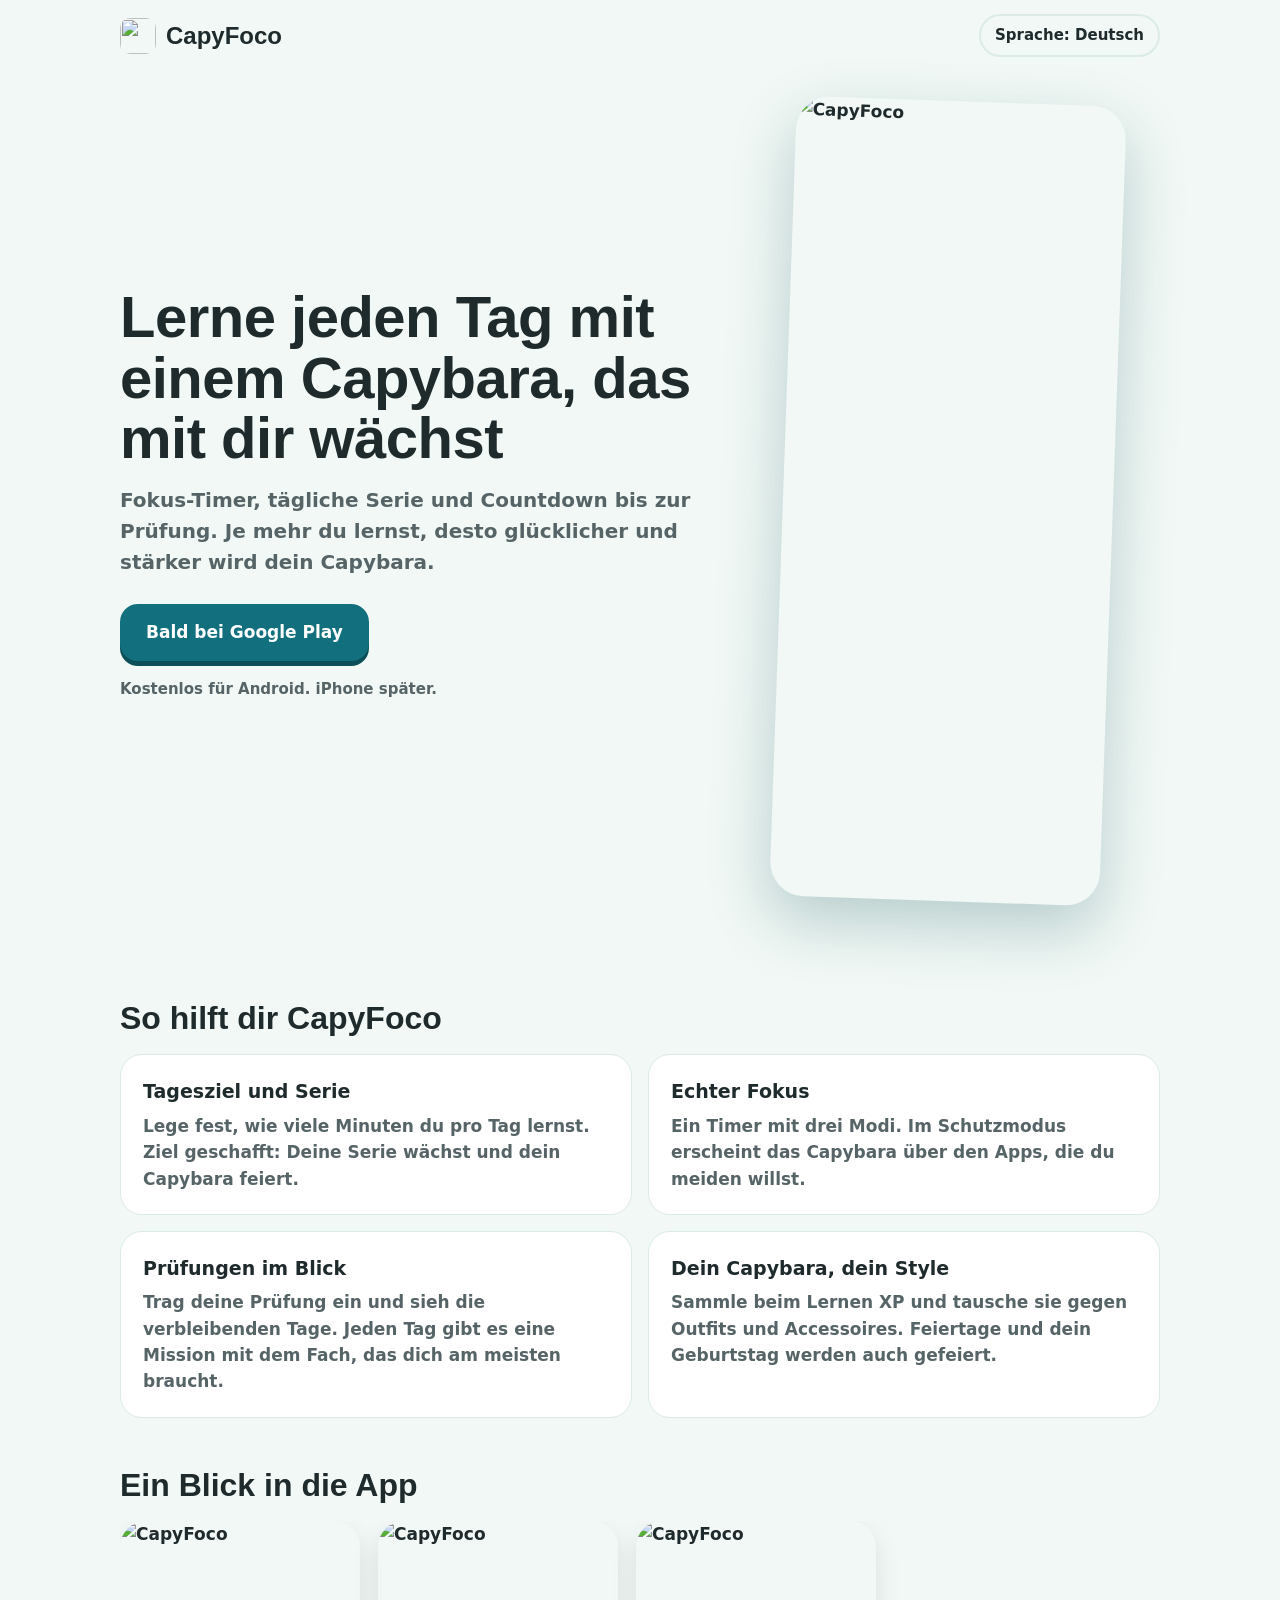
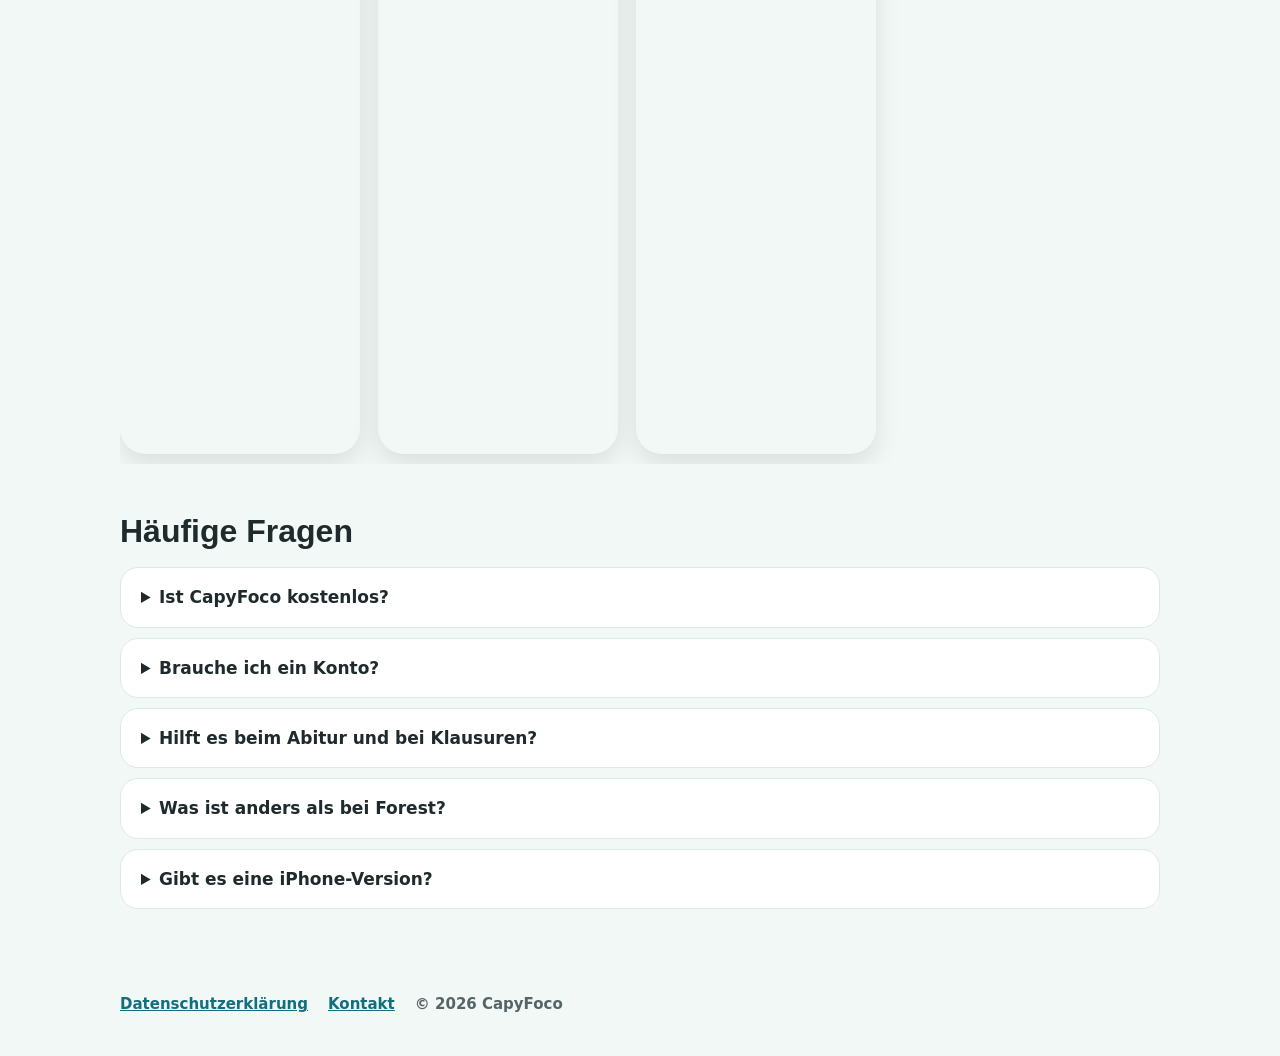
==== de.html @ fee79276 "Add files via upload" ====
<!doctype html>
<html lang="de">
<head>
  <meta charset="utf-8">
  <meta name="viewport" content="width=device-width, initial-scale=1">
  <title>CapyFoco: Lern-App mit virtuellem Capybara</title>
  <meta name="description" content="Lerne jeden Tag mit einem Capybara, das mit dir wächst. Fokus-Timer, Lernserie, Countdown bis zur Prüfung und ein Modus, der ablenkende Apps pausiert. Kostenlos für Android.">
  <link rel="canonical" href="https://samdemendes21.github.io/capyfoco/de.html">
  <link rel="alternate" hreflang="pt-BR" href="https://samdemendes21.github.io/capyfoco/">
  <link rel="alternate" hreflang="en" href="https://samdemendes21.github.io/capyfoco/en.html">
  <link rel="alternate" hreflang="es" href="https://samdemendes21.github.io/capyfoco/es.html">
  <link rel="alternate" hreflang="fr" href="https://samdemendes21.github.io/capyfoco/fr.html">
  <link rel="alternate" hreflang="ja" href="https://samdemendes21.github.io/capyfoco/ja.html">
  <link rel="alternate" hreflang="de" href="https://samdemendes21.github.io/capyfoco/de.html">
  <link rel="alternate" hreflang="ko" href="https://samdemendes21.github.io/capyfoco/ko.html">
  <link rel="alternate" hreflang="zh-TW" href="https://samdemendes21.github.io/capyfoco/zh.html">
  <link rel="alternate" hreflang="it" href="https://samdemendes21.github.io/capyfoco/it.html">
  <link rel="alternate" hreflang="nl" href="https://samdemendes21.github.io/capyfoco/nl.html">
  <link rel="alternate" hreflang="id" href="https://samdemendes21.github.io/capyfoco/id.html">
  <link rel="alternate" hreflang="tr" href="https://samdemendes21.github.io/capyfoco/tr.html">
  <link rel="alternate" hreflang="vi" href="https://samdemendes21.github.io/capyfoco/vi.html">
  <link rel="alternate" hreflang="x-default" href="https://samdemendes21.github.io/capyfoco/en.html">
  <link rel="icon" href="favicon.png">
  <meta property="og:type" content="website">
  <meta property="og:title" content="CapyFoco: Lern-App mit virtuellem Capybara">
  <meta property="og:description" content="Lerne jeden Tag mit einem Capybara, das mit dir wächst. Fokus-Timer, Lernserie, Countdown bis zur Prüfung und ein Modus, der ablenkende Apps pausiert. Kostenlos für Android.">
  <meta property="og:image" content="https://samdemendes21.github.io/capyfoco/img/de-destaque.jpg">
  <meta property="og:url" content="https://samdemendes21.github.io/capyfoco/de.html">
  <meta name="twitter:card" content="summary_large_image">
  <meta name="theme-color" content="#126F7E">
  <link rel="stylesheet" href="style.css">
  <script type="application/ld+json">[{"@context":"https://schema.org","@type":"MobileApplication","name":"CapyFoco","operatingSystem":"Android","applicationCategory":"EducationalApplication","description":"Lerne jeden Tag mit einem Capybara, das mit dir wächst. Fokus-Timer, Lernserie, Countdown bis zur Prüfung und ein Modus, der ablenkende Apps pausiert. Kostenlos für Android.","url":"https://samdemendes21.github.io/capyfoco/de.html","inLanguage":"de","image":"https://samdemendes21.github.io/capyfoco/img/de-destaque.jpg","offers":{"@type":"Offer","price":"0","priceCurrency":"USD"},"author":{"@type":"Person","name":"Samuel Mendes"},"installUrl":"https://play.google.com/store/apps/details?id=br.app.capyfoco"},{"@context":"https://schema.org","@type":"FAQPage","mainEntity":[{"@type":"Question","name":"Ist CapyFoco kostenlos?","acceptedAnswer":{"@type":"Answer","text":"Ja. Die App ist kostenlos mit Werbung. Premium (optional) entfernt die Werbung und schaltet den Schutzmodus, stumme Benachrichtigungen beim Lernen und 3 Serien-Schilde pro Monat frei."}},{"@type":"Question","name":"Brauche ich ein Konto?","acceptedAnswer":{"@type":"Answer","text":"Nein. Deine Daten bleiben auf deinem Handy. Wenn du willst, kannst du sie mit deinem eigenen Google Drive synchronisieren."}},{"@type":"Question","name":"Hilft es beim Abitur und bei Klausuren?","acceptedAnswer":{"@type":"Answer","text":"Ja. Trag das Prüfungsdatum ein, verfolge den Countdown und bekomme Erinnerungen 7, 3 und 1 Tag vorher."}},{"@type":"Question","name":"Was ist anders als bei Forest?","acceptedAnswer":{"@type":"Answer","text":"Bei Forest pflanzt du Bäume. Bei CapyFoco kümmerst du dich um ein Capybara, das mit deinem Lernen wächst, mit Tagesserie, Zielen und Prüfungs-Countdown in einer App."}},{"@type":"Question","name":"Gibt es eine iPhone-Version?","acceptedAnswer":{"@type":"Answer","text":"Im Moment nur Android. Eine iPhone-Version ist geplant."}}]}]</script>
</head>
<body>
  <header class="top">
    <a class="brand" href="de.html"><img src="img/icon-192.png" alt="" width="36" height="36">CapyFoco</a>
    <details class="lang"><summary>Sprache: Deutsch</summary><nav><a href="" hreflang="pt-BR" lang="pt-BR">Português</a><a href="en.html" hreflang="en" lang="en">English</a><a href="es.html" hreflang="es" lang="es">Español</a><a href="fr.html" hreflang="fr" lang="fr">Français</a><a href="ja.html" hreflang="ja" lang="ja">日本語</a><a href="de.html" aria-current="page" hreflang="de" lang="de">Deutsch</a><a href="ko.html" hreflang="ko" lang="ko">한국어</a><a href="zh.html" hreflang="zh-TW" lang="zh-TW">繁體中文</a><a href="it.html" hreflang="it" lang="it">Italiano</a><a href="nl.html" hreflang="nl" lang="nl">Nederlands</a><a href="id.html" hreflang="id" lang="id">Bahasa Indonesia</a><a href="tr.html" hreflang="tr" lang="tr">Türkçe</a><a href="vi.html" hreflang="vi" lang="vi">Tiếng Việt</a></nav></details>
  </header>
  <main>
    <section class="hero">
      <div class="hero-text">
        <h1>Lerne jeden Tag mit einem Capybara, das mit dir wächst</h1>
        <p class="sub">Fokus-Timer, tägliche Serie und Countdown bis zur Prüfung. Je mehr du lernst, desto glücklicher und stärker wird dein Capybara.</p>
        <p class="cta"><span class="btn" aria-disabled="true">Bald bei Google Play</span></p>
        <p class="note">Kostenlos für Android. iPhone später.</p>
      </div>
      <img class="hero-img" src="img/de-1hoje.jpg" alt="CapyFoco" width="360" height="800">
    </section>
    <section>
      <h2>So hilft dir CapyFoco</h2>
      <div class="features"><article><h3>Tagesziel und Serie</h3><p>Lege fest, wie viele Minuten du pro Tag lernst. Ziel geschafft: Deine Serie wächst und dein Capybara feiert.</p></article><article><h3>Echter Fokus</h3><p>Ein Timer mit drei Modi. Im Schutzmodus erscheint das Capybara über den Apps, die du meiden willst.</p></article><article><h3>Prüfungen im Blick</h3><p>Trag deine Prüfung ein und sieh die verbleibenden Tage. Jeden Tag gibt es eine Mission mit dem Fach, das dich am meisten braucht.</p></article><article><h3>Dein Capybara, dein Style</h3><p>Sammle beim Lernen XP und tausche sie gegen Outfits und Accessoires. Feiertage und dein Geburtstag werden auch gefeiert.</p></article></div>
    </section>
    <section>
      <h2>Ein Blick in die App</h2>
      <div class="shots"><img src="img/de-3foco.jpg" alt="CapyFoco" width="360" height="800" loading="lazy"><img src="img/de-5historico.jpg" alt="CapyFoco" width="360" height="800" loading="lazy"><img src="img/de-4loja.jpg" alt="CapyFoco" width="360" height="800" loading="lazy"></div>
    </section>
    <section>
      <h2>Häufige Fragen</h2>
      <div class="faq"><details><summary>Ist CapyFoco kostenlos?</summary><p>Ja. Die App ist kostenlos mit Werbung. Premium (optional) entfernt die Werbung und schaltet den Schutzmodus, stumme Benachrichtigungen beim Lernen und 3 Serien-Schilde pro Monat frei.</p></details><details><summary>Brauche ich ein Konto?</summary><p>Nein. Deine Daten bleiben auf deinem Handy. Wenn du willst, kannst du sie mit deinem eigenen Google Drive synchronisieren.</p></details><details><summary>Hilft es beim Abitur und bei Klausuren?</summary><p>Ja. Trag das Prüfungsdatum ein, verfolge den Countdown und bekomme Erinnerungen 7, 3 und 1 Tag vorher.</p></details><details><summary>Was ist anders als bei Forest?</summary><p>Bei Forest pflanzt du Bäume. Bei CapyFoco kümmerst du dich um ein Capybara, das mit deinem Lernen wächst, mit Tagesserie, Zielen und Prüfungs-Countdown in einer App.</p></details><details><summary>Gibt es eine iPhone-Version?</summary><p>Im Moment nur Android. Eine iPhone-Version ist geplant.</p></details></div>
    </section>
  </main>
  <footer>
    <a href="https://samdemendes21.github.io/capyfoco-privacidade/">Datenschutzerklärung</a>
    <a href="mailto:ssacomercio@gmail.com">Kontakt</a>
    <span>© 2026 CapyFoco</span>
  </footer>
</body>
</html>
---- style.css ----
@font-face{font-family:Baloo;src:url(fonts/baloo2-800.ttf);font-weight:800;font-display:swap}
@font-face{font-family:Nunito;src:url(fonts/nunito-700.ttf);font-weight:700;font-display:swap}
@font-face{font-family:Nunito;src:url(fonts/nunito-800.ttf);font-weight:800;font-display:swap}
:root{--bg:#F1F8F5;--ink:#1F2A2C;--muted:#566467;--teal:#126F7E;--teal-d:#0C4F59;--card:#fff;--gold:#FFC531;--line:#DCEBE6}
@media (prefers-color-scheme:dark){:root{--bg:#0F1D20;--ink:#EAF4F2;--muted:#A9BDBA;--card:#17292D;--line:#25403F}}
*{box-sizing:border-box}
body{margin:0;background:var(--bg);color:var(--ink);font:700 17px/1.55 Nunito,system-ui,sans-serif}
.top{display:flex;justify-content:space-between;align-items:center;gap:12px;padding:14px 20px;max-width:1080px;margin:0 auto}
.brand{display:flex;align-items:center;gap:10px;color:var(--ink);text-decoration:none;font:800 24px Baloo,sans-serif}
.brand img{border-radius:10px}
.lang{position:relative}.lang summary{cursor:pointer;list-style:none;padding:8px 14px;border:2px solid var(--line);border-radius:999px;font-size:15px}
.lang nav{position:absolute;right:0;top:46px;z-index:5;background:var(--card);border:1px solid var(--line);border-radius:16px;padding:8px;display:grid;grid-template-columns:1fr 1fr;gap:2px;width:300px;box-shadow:0 12px 30px rgba(0,0,0,.12)}
.lang nav a{padding:7px 10px;border-radius:10px;color:var(--ink);text-decoration:none;font-size:15px}.lang nav a:hover,.lang nav a[aria-current]{background:var(--bg)}
main{max-width:1080px;margin:0 auto;padding:0 20px}
.hero{display:grid;grid-template-columns:1.15fr .85fr;gap:40px;align-items:center;padding:30px 0 50px}
h1{font:800 clamp(34px,5.4vw,58px)/1.05 Baloo,sans-serif;margin:0 0 16px;letter-spacing:-.5px}
h2{font:800 32px/1.1 Baloo,sans-serif;margin:50px 0 18px}
h3{margin:0 0 6px;font-size:19px;font-weight:800}
.sub{font-size:20px;color:var(--muted);margin:0 0 26px;max-width:34em}
.btn{display:inline-block;background:var(--teal);color:#fff;padding:15px 26px;border-radius:18px;box-shadow:0 5px 0 var(--teal-d);font-weight:800}
.note{color:var(--muted);font-size:15px}
.hero-img{width:100%;max-width:330px;justify-self:center;border-radius:34px;box-shadow:0 24px 60px rgba(12,79,89,.25);transform:rotate(2deg)}
.features{display:grid;grid-template-columns:repeat(2,1fr);gap:16px}
.features article{background:var(--card);border:1px solid var(--line);border-radius:22px;padding:22px}
.features p,.faq p{margin:0;color:var(--muted)}
.shots{display:flex;gap:18px;overflow-x:auto;padding-bottom:10px;scroll-snap-type:x mandatory}
.shots img{width:240px;height:auto;border-radius:26px;scroll-snap-align:start;box-shadow:0 10px 26px rgba(0,0,0,.1)}
.faq details{background:var(--card);border:1px solid var(--line);border-radius:18px;padding:16px 20px;margin-bottom:10px}
.faq summary{cursor:pointer;font-weight:800}.faq p{margin-top:10px}
footer{max-width:1080px;margin:60px auto 0;padding:24px 20px 40px;display:flex;flex-wrap:wrap;gap:20px;color:var(--muted);font-size:15px}
footer a{color:var(--teal)}
@media (max-width:760px){.hero{grid-template-columns:1fr}.hero-img{max-width:260px}.features{grid-template-columns:1fr}}
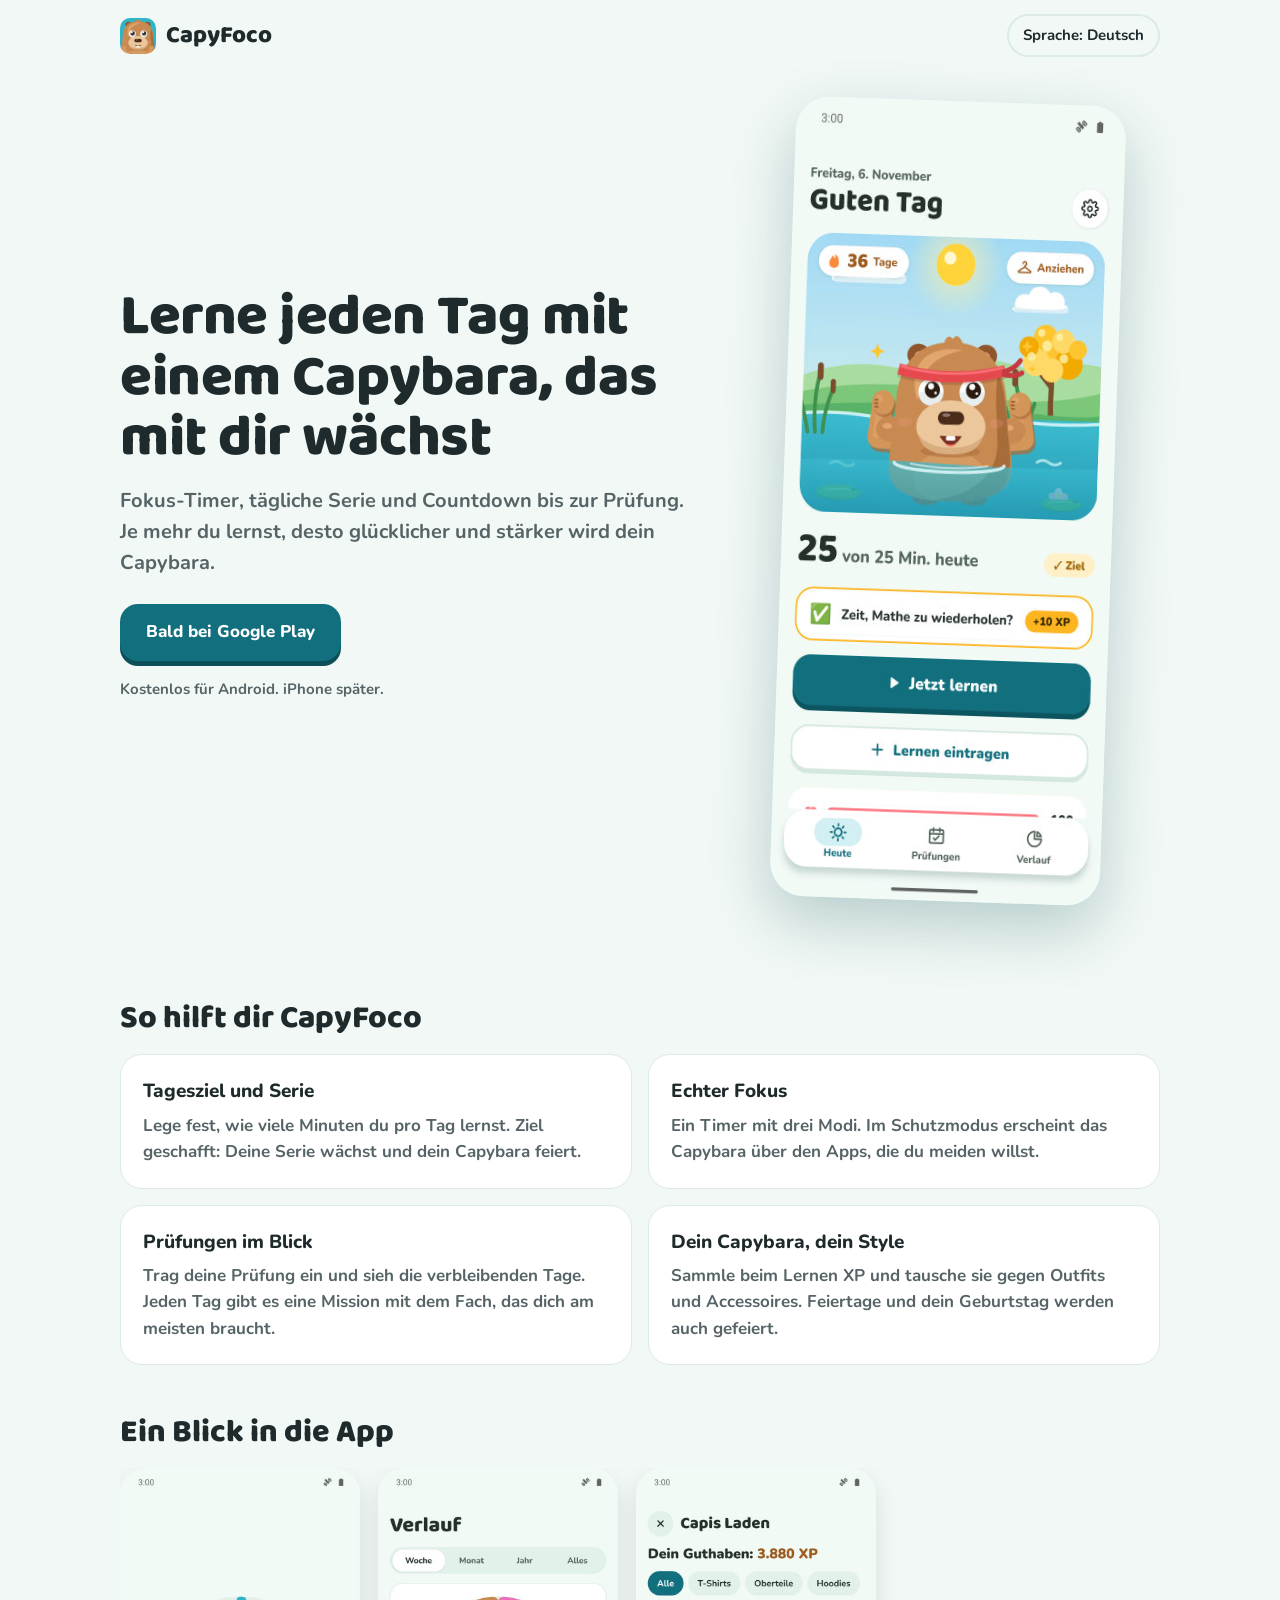
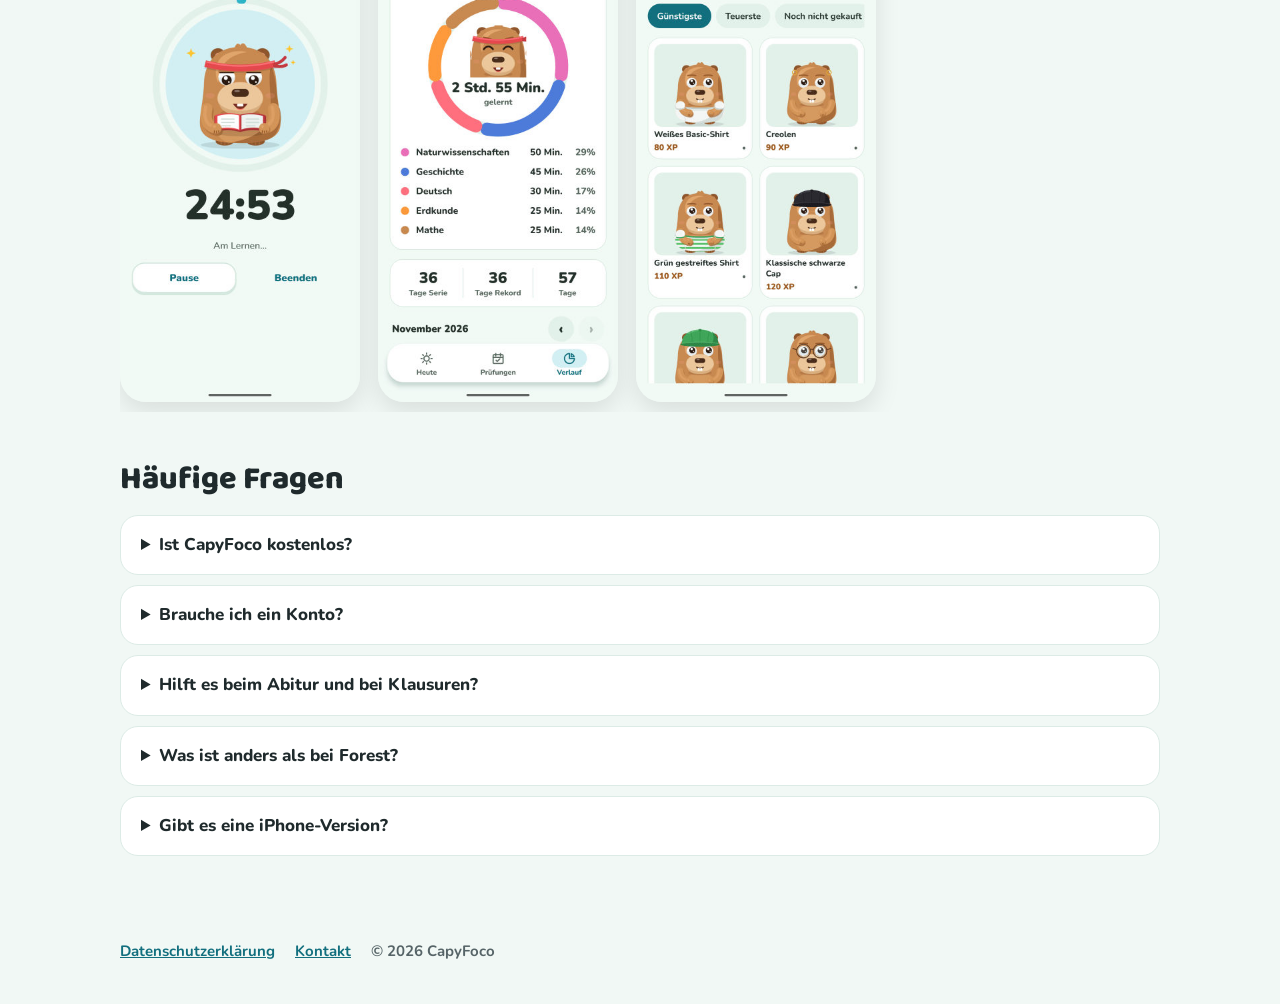
==== commit e9e2b44d: "Contato: osamdemendes@gmail.com" ====
--- a/de.html
+++ b/de.html
@@ -61,7 +61,7 @@
   </main>
   <footer>
     <a href="https://samdemendes21.github.io/capyfoco-privacidade/">Datenschutzerklärung</a>
-    <a href="mailto:ssacomercio@gmail.com">Kontakt</a>
+    <a href="mailto:osamdemendes@gmail.com">Kontakt</a>
     <span>© 2026 CapyFoco</span>
   </footer>
 </body>
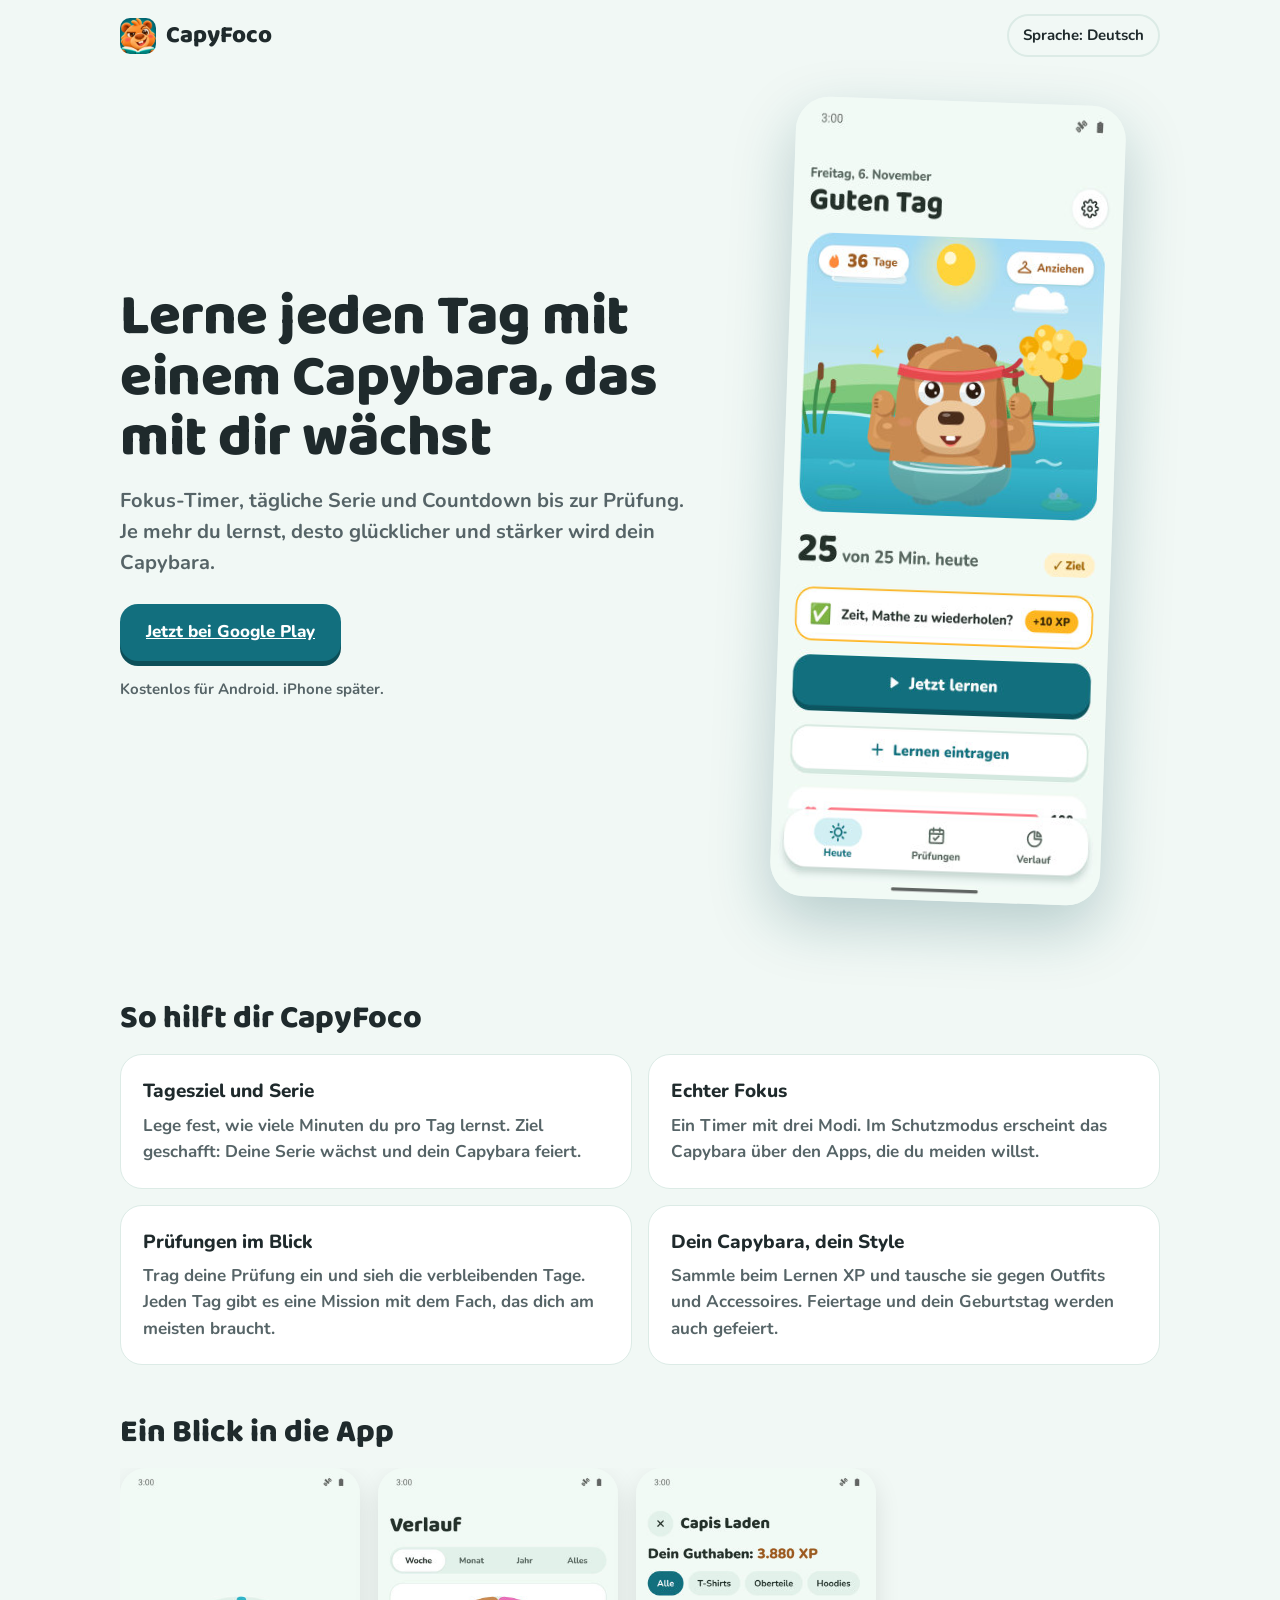
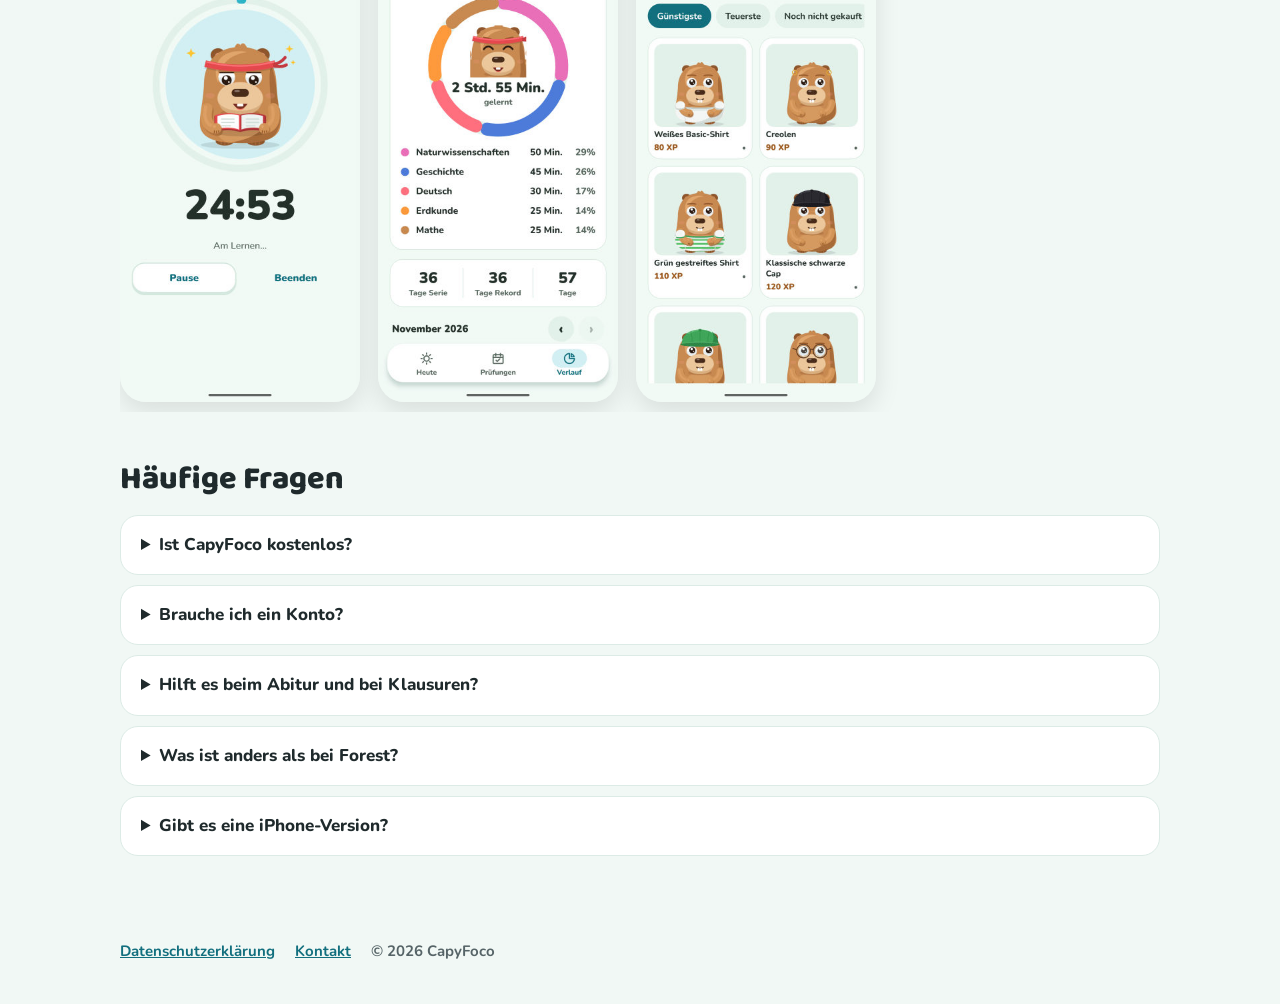
==== commit 152c6b4e: "App no ar: botão da Play Store, SEO (app para estudar, pomodoro, concursos)" ====
--- a/de.html
+++ b/de.html
@@ -41,7 +41,7 @@
       <div class="hero-text">
         <h1>Lerne jeden Tag mit einem Capybara, das mit dir wächst</h1>
         <p class="sub">Fokus-Timer, tägliche Serie und Countdown bis zur Prüfung. Je mehr du lernst, desto glücklicher und stärker wird dein Capybara.</p>
-        <p class="cta"><span class="btn" aria-disabled="true">Bald bei Google Play</span></p>
+        <p class="cta"><a class="btn" href="https://play.google.com/store/apps/details?id=br.app.capyfoco&amp;hl=de" rel="noopener">Jetzt bei Google Play</a></p>
         <p class="note">Kostenlos für Android. iPhone später.</p>
       </div>
       <img class="hero-img" src="img/de-1hoje.jpg" alt="CapyFoco" width="360" height="800">
@@ -60,7 +60,7 @@
     </section>
   </main>
   <footer>
-    <a href="https://samdemendes21.github.io/capyfoco-privacidade/">Datenschutzerklärung</a>
+    <a href="https://samdemendes21.github.io/capyapps/capyfoco/privacidade/">Datenschutzerklärung</a>
     <a href="mailto:osamdemendes@gmail.com">Kontakt</a>
     <span>© 2026 CapyFoco</span>
   </footer>
